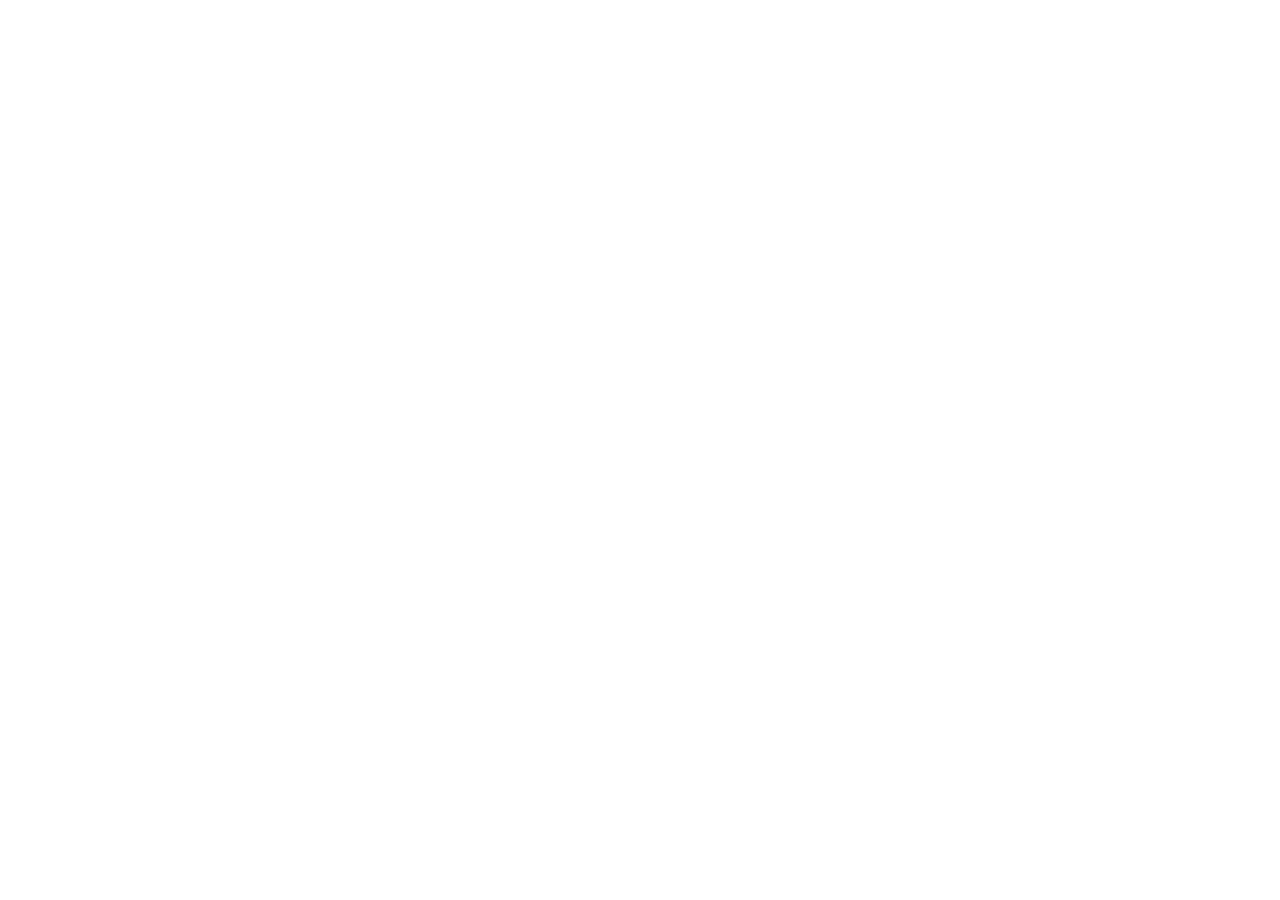
==== index.html @ 32d6fca1 "Add files via upload" ====
<!DOCTYPE html>
<html lang="en">
<head>
  <meta charset="UTF-8" />
  <meta name="viewport" content="width=device-width, initial-scale=1.0" />
  <title>Toyota Boshoku BEC Attack 2019 — Case Study</title>
  <link rel="preconnect" href="https://fonts.googleapis.com" />
  <link rel="preconnect" href="https://fonts.gstatic.com" crossorigin />
  <link href="https://fonts.googleapis.com/css2?family=Orbitron:wght@400;600;700;900&family=Rajdhani:wght@300;400;500;600;700&family=Inter:wght@300;400;500;600&family=Share+Tech+Mono&display=swap" rel="stylesheet" />
  <link rel="stylesheet" href="css/style.css" />
</head>
<body>
  <div id="root"></div>
  <script src="https://cdn.jsdelivr.net/npm/react@18/umd/react.production.min.js" crossorigin></script>
  <script src="https://cdn.jsdelivr.net/npm/react-dom@18/umd/react-dom.production.min.js" crossorigin></script>
  <script src="https://cdn.jsdelivr.net/npm/@babel/standalone@7/babel.min.js"></script>
  <script type="text/babel" src="js/app.jsx" data-presets="react"></script>
</body>
</html>
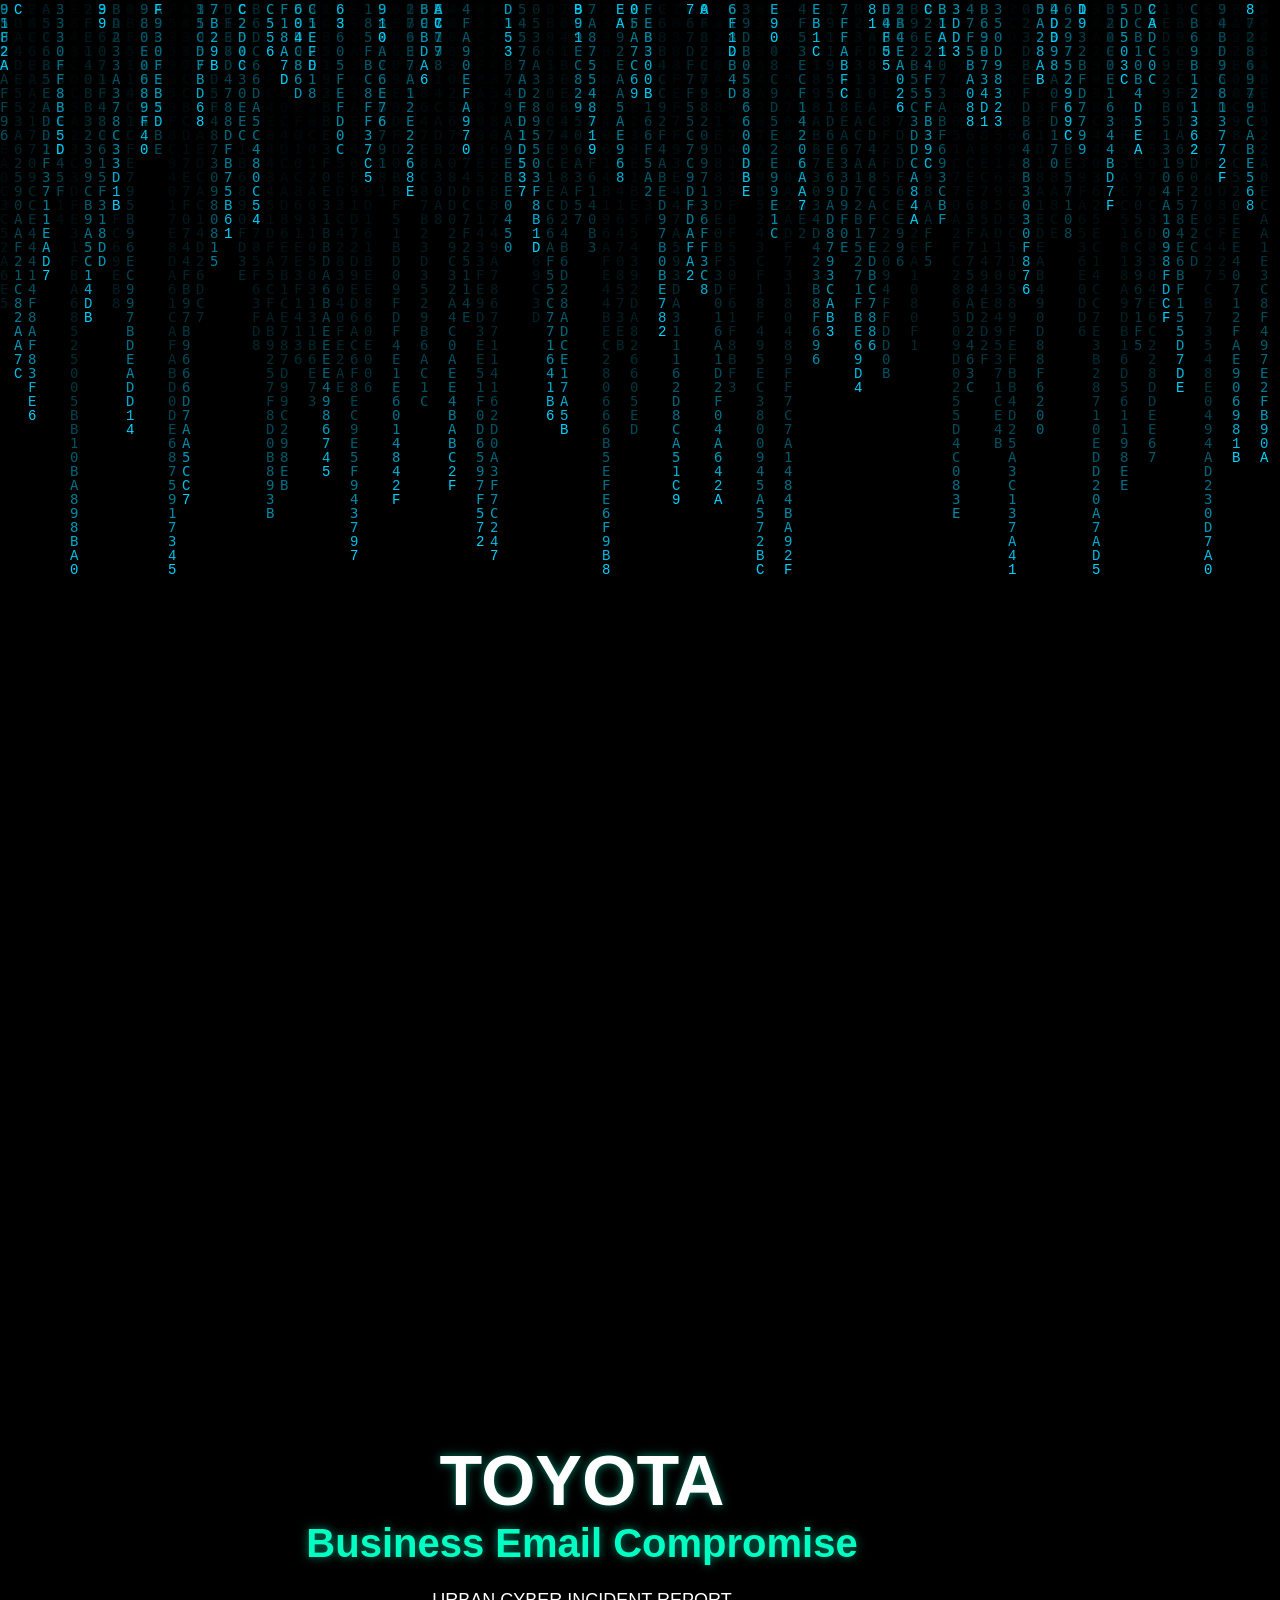
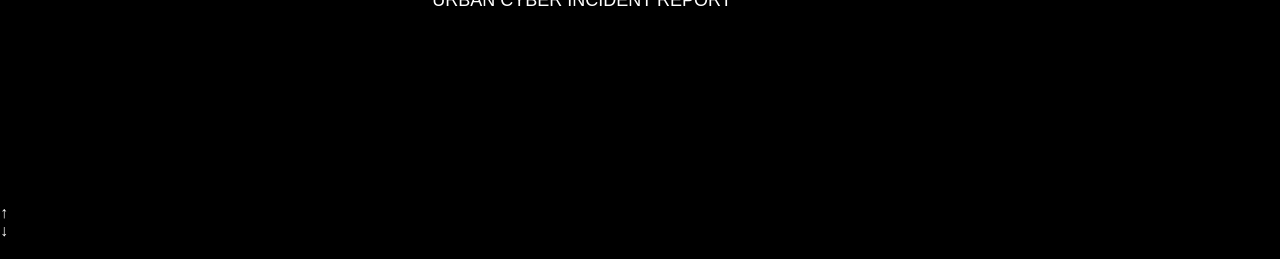
==== commit 4116d994: "Add files via upload" ====
--- a/index.html
+++ b/index.html
@@ -1,19 +1,213 @@
 <!DOCTYPE html>
 <html lang="en">
 <head>
-  <meta charset="UTF-8" />
-  <meta name="viewport" content="width=device-width, initial-scale=1.0" />
-  <title>Toyota Boshoku BEC Attack 2019 — Case Study</title>
-  <link rel="preconnect" href="https://fonts.googleapis.com" />
-  <link rel="preconnect" href="https://fonts.gstatic.com" crossorigin />
-  <link href="https://fonts.googleapis.com/css2?family=Orbitron:wght@400;600;700;900&family=Rajdhani:wght@300;400;500;600;700&family=Inter:wght@300;400;500;600&family=Share+Tech+Mono&display=swap" rel="stylesheet" />
-  <link rel="stylesheet" href="css/style.css" />
+<meta charset="UTF-8">
+<meta name="viewport" content="width=device-width, initial-scale=1.0">
+<title>Toyota Boshoku Case Study</title>
+
+<link rel="stylesheet" href="style.css">
 </head>
+
 <body>
-  <div id="root"></div>
-  <script src="https://cdn.jsdelivr.net/npm/react@18/umd/react.production.min.js" crossorigin></script>
-  <script src="https://cdn.jsdelivr.net/npm/react-dom@18/umd/react-dom.production.min.js" crossorigin></script>
-  <script src="https://cdn.jsdelivr.net/npm/@babel/standalone@7/babel.min.js"></script>
-  <script type="text/babel" src="js/app.jsx" data-presets="react"></script>
+
+<canvas id="matrix-canvas"></canvas>
+
+<div class="slides-container">
+
+<!-- COVER -->
+<section class="slide active grid-bg">
+  <div class="glass slide-box center">
+    <h1 class="font-display glitch" data-text="TOYOTA">TOYOTA</h1>
+    <h2 class="neon-glow-red">Business Email Compromise</h2>
+    <p class="font-mono-tech">URBAN CYBER INCIDENT REPORT</p>
+  </div>
+</section>
+
+<!-- ABSTRACT -->
+<section class="slide grid-bg">
+  <div class="glass slide-box">
+    <h2>Abstract</h2>
+
+    <div class="card-base p">
+      <p>
+        The Toyota Boshoku cyberattack represents a critical case of Business Email Compromise (BEC), 
+        where attackers exploited human trust and organizational communication systems.
+      </p>
+    </div>
+
+    <div class="card-base p">
+      <p>
+        This study explores the attack structure, vulnerabilities, and impact, while proposing 
+        preventive strategies for modern enterprise environments.
+      </p>
+    </div>
+  </div>
+</section>
+
+<!-- EXECUTIVE -->
+<section class="slide grid-bg">
+  <div class="glass slide-box">
+    <h2>Executive Summary</h2>
+
+    <div class="grid">
+      <div class="card-base p">
+        <h3>Incident</h3>
+        <p>Fake executive email triggered unauthorized fund transfer.</p>
+      </div>
+
+      <div class="card-base p">
+        <h3>Loss</h3>
+        <p>Millions lost due to lack of verification.</p>
+      </div>
+
+      <div class="card-base p">
+        <h3>Cause</h3>
+        <p>Human error + weak security protocols.</p>
+      </div>
+    </div>
+  </div>
+</section>
+
+<!-- BACKGROUND -->
+<section class="slide grid-bg">
+  <div class="glass slide-box">
+    <h2>Background Information</h2>
+
+    <p>
+      Toyota Boshoku operates within a complex global supply chain environment,
+      making frequent financial transactions a norm.
+    </p>
+
+    <div class="grid">
+      <div class="card-base p">
+        <h3>Industry</h3>
+        <p>Automotive manufacturing</p>
+      </div>
+
+      <div class="card-base p">
+        <h3>Risk</h3>
+        <p>High transaction volume → easier to disguise fraud</p>
+      </div>
+    </div>
+  </div>
+</section>
+
+<!-- PROBLEM -->
+<section class="slide grid-bg">
+  <div class="glass slide-box">
+    <h2>Problem Description</h2>
+
+    <ul>
+      <li>No multi-step verification</li>
+      <li>Email trust without validation</li>
+      <li>Lack of employee awareness</li>
+    </ul>
+
+    <div class="card-base p">
+      <p>
+        The attack exploited psychological manipulation rather than technical vulnerabilities.
+      </p>
+    </div>
+  </div>
+</section>
+
+<!-- METHODOLOGY -->
+<section class="slide grid-bg">
+  <div class="glass slide-box">
+    <h2>Methodology & Analysis</h2>
+
+    <div class="grid">
+      <div class="card-base p">
+        <h3>Email Analysis</h3>
+        <p>Header spoofing, domain similarity</p>
+      </div>
+
+      <div class="card-base p">
+        <h3>Behavior Analysis</h3>
+        <p>Employee response patterns</p>
+      </div>
+
+      <div class="card-base p">
+        <h3>System Review</h3>
+        <p>Security controls & gaps</p>
+      </div>
+    </div>
+  </div>
+</section>
+
+<!-- SOLUTIONS -->
+<section class="slide grid-bg">
+  <div class="glass slide-box">
+    <h2>Proposed Solutions</h2>
+
+    <div class="grid">
+      <div class="card-base p">
+        <h3>Verification</h3>
+        <p>Call-back or 2FA approval</p>
+      </div>
+
+      <div class="card-base p">
+        <h3>Training</h3>
+        <p>Regular phishing simulations</p>
+      </div>
+
+      <div class="card-base p">
+        <h3>Technology</h3>
+        <p>AI-based email filtering</p>
+      </div>
+    </div>
+  </div>
+</section>
+
+<!-- RESULTS -->
+<section class="slide grid-bg">
+  <div class="glass slide-box">
+    <h2>Results & Evaluation</h2>
+
+    <div class="grid">
+      <div class="card-base p">
+        <h3>Improvement</h3>
+        <p>Reduced phishing success rates</p>
+      </div>
+
+      <div class="card-base p">
+        <h3>Detection</h3>
+        <p>Faster anomaly identification</p>
+      </div>
+    </div>
+  </div>
+</section>
+
+<!-- CONCLUSION -->
+<section class="slide grid-bg">
+  <div class="glass slide-box">
+    <h2>Conclusion & Recommendations</h2>
+
+    <p>
+      Human awareness remains the weakest link in cybersecurity. Strengthening both 
+      technical and behavioral defenses is essential.
+    </p>
+
+    <div class="card-base p">
+      <ul>
+        <li>Implement strict verification</li>
+        <li>Continuous employee training</li>
+        <li>Adopt layered security</li>
+      </ul>
+    </div>
+  </div>
+</section>
+
+</div>
+
+<!-- NAV -->
+<div class="nav-controls">
+  <div class="nav-btn" onclick="prev()">↑</div>
+  <div class="nav-btn" onclick="next()">↓</div>
+</div>
+
+<div class="progress-bar" id="progress"></div>
+
+<script src="script.js"></script>
 </body>
-</html>
+</html>
--- a/style.css
+++ b/style.css
@@ -0,0 +1,134 @@
+* {
+  margin: 0;
+  padding: 0;
+  box-sizing: border-box;
+}
+
+body {
+  font-family: Arial, sans-serif;
+  overflow: hidden;
+  background: black;
+  color: white;
+}
+
+/* Background Canvas */
+#bg-canvas {
+  position: fixed;
+  top: 0;
+  left: 0;
+  width: 100%;
+  height: 100%;
+  z-index: -1;
+}
+
+/* Slides */
+.slides-container {
+  width: 100%;
+  height: 100vh;
+  position: relative;
+}
+
+.slide {
+  position: absolute;
+  width: 100%;
+  height: 100%;
+  padding: 60px;
+  opacity: 0;
+  transform: translateY(40px);
+  transition: 0.6s ease;
+}
+
+.slide.active {
+  opacity: 1;
+  transform: translateY(0);
+}
+
+/* Content */
+.content {
+  max-width: 900px;
+}
+
+.center {
+  text-align: center;
+  margin-top: 20%;
+}
+
+.title {
+  font-size: 60px;
+  letter-spacing: 5px;
+}
+
+.subtitle {
+  font-size: 30px;
+  color: #ff3c3c;
+}
+
+.meta {
+  opacity: 0.6;
+}
+
+/* Text */
+h2 {
+  font-size: 40px;
+  margin-bottom: 20px;
+  color: #00ffc3;
+}
+
+p {
+  font-size: 18px;
+  line-height: 1.6;
+}
+
+ul {
+  list-style: square;
+  padding-left: 20px;
+}
+
+li {
+  margin: 10px 0;
+}
+
+/* Glow */
+h1, h2 {
+  text-shadow: 0 0 10px rgba(0,255,200,0.5);
+}
+
+.slide-box {
+  width: 90%;
+  max-width: 1200px;
+  height: 85%;
+  padding: 40px;
+  overflow-y: auto;
+}
+
+.center {
+  display: flex;
+  flex-direction: column;
+  justify-content: center;
+  text-align: center;
+}
+
+.grid {
+  display: grid;
+  grid-template-columns: repeat(auto-fit, minmax(220px, 1fr));
+  gap: 20px;
+  margin-top: 20px;
+}
+
+.p {
+  padding: 20px;
+}
+
+h1 {
+  font-size: 70px;
+}
+
+h2 {
+  font-size: 40px;
+  margin-bottom: 20px;
+}
+
+h3 {
+  margin-bottom: 10px;
+  color: var(--primary-cyan);
+}
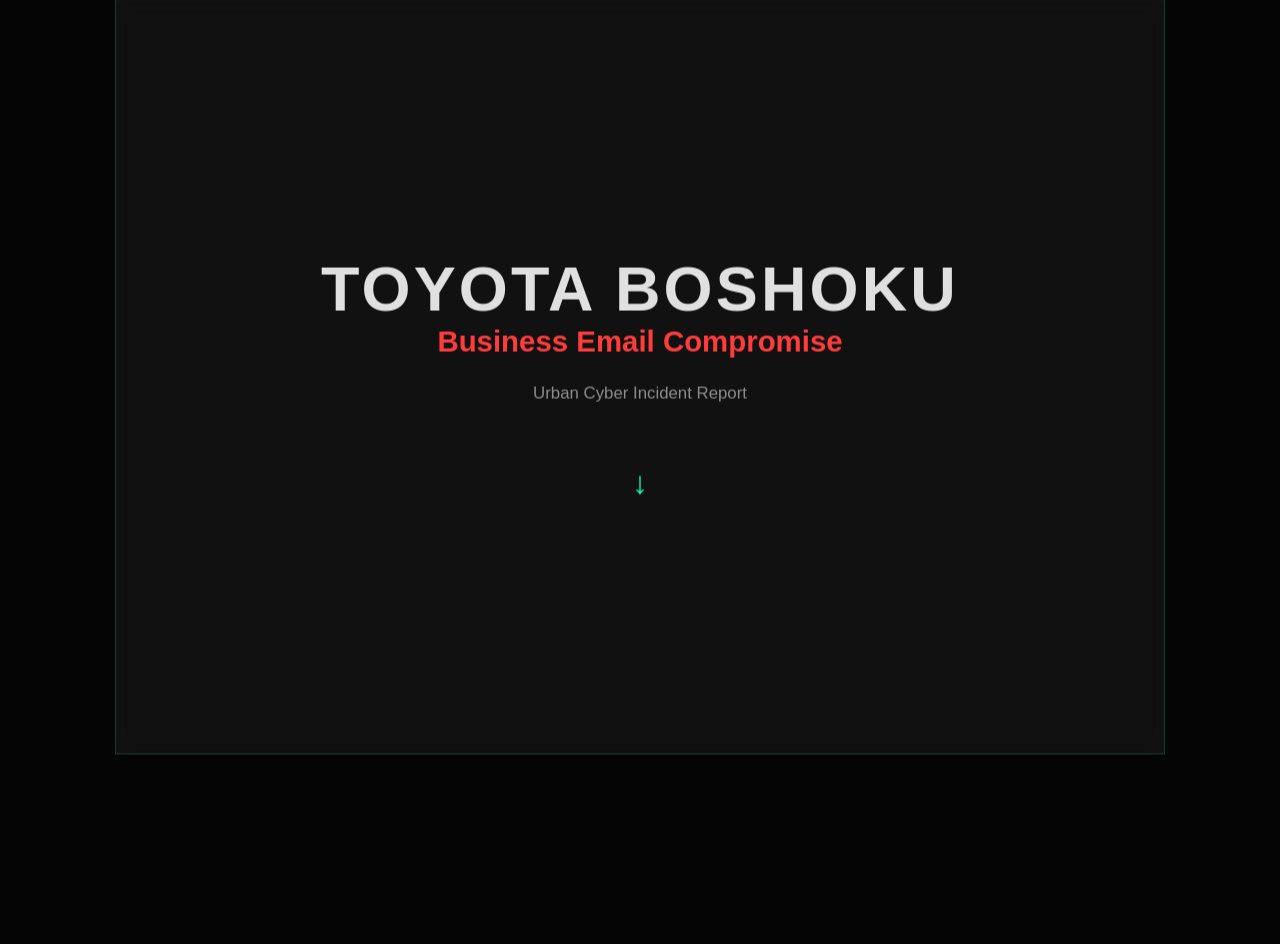
==== commit c56aebf1: "Add files via upload" ====
--- a/index.html
+++ b/index.html
@@ -10,204 +10,203 @@
 
 <body>
 
-<canvas id="matrix-canvas"></canvas>
-
-<div class="slides-container">
-
-<!-- COVER -->
-<section class="slide active grid-bg">
-  <div class="glass slide-box center">
-    <h1 class="font-display glitch" data-text="TOYOTA">TOYOTA</h1>
-    <h2 class="neon-glow-red">Business Email Compromise</h2>
-    <p class="font-mono-tech">URBAN CYBER INCIDENT REPORT</p>
-  </div>
-</section>
-
-<!-- ABSTRACT -->
-<section class="slide grid-bg">
-  <div class="glass slide-box">
+<div class="slides">
+
+<!-- SLIDE 1 -->
+<section id="s1" class="slide">
+  <div class="box center">
+    <h1 class="title">TOYOTA BOSHOKU</h1>
+    <h2 class="subtitle">Business Email Compromise</h2>
+    <p class="meta">Urban Cyber Incident Report</p>
+
+    <a href="#s2" class="nav">↓</a>
+  </div>
+</section>
+
+<!-- SLIDE 2 -->
+<section id="s2" class="slide">
+  <div class="box">
     <h2>Abstract</h2>
 
-    <div class="card-base p">
-      <p>
-        The Toyota Boshoku cyberattack represents a critical case of Business Email Compromise (BEC), 
-        where attackers exploited human trust and organizational communication systems.
-      </p>
-    </div>
-
-    <div class="card-base p">
-      <p>
-        This study explores the attack structure, vulnerabilities, and impact, while proposing 
-        preventive strategies for modern enterprise environments.
-      </p>
-    </div>
-  </div>
-</section>
-
-<!-- EXECUTIVE -->
-<section class="slide grid-bg">
-  <div class="glass slide-box">
+    <p>
+      The Toyota Boshoku cyberattack represents a critical Business Email Compromise (BEC) case,
+      where attackers exploited human trust and communication systems.
+    </p>
+
+    <p>
+      This report analyzes vulnerabilities, impacts, and preventive strategies in modern organizations.
+    </p>
+
+    <div class="nav-group">
+      <a href="#s1">↑</a>
+      <a href="#s3">↓</a>
+    </div>
+  </div>
+</section>
+
+<!-- SLIDE 3 -->
+<section id="s3" class="slide">
+  <div class="box">
     <h2>Executive Summary</h2>
 
     <div class="grid">
-      <div class="card-base p">
+      <div class="card">
         <h3>Incident</h3>
-        <p>Fake executive email triggered unauthorized fund transfer.</p>
-      </div>
-
-      <div class="card-base p">
+        <p>Fake executive email triggered fund transfer.</p>
+      </div>
+
+      <div class="card">
         <h3>Loss</h3>
-        <p>Millions lost due to lack of verification.</p>
-      </div>
-
-      <div class="card-base p">
+        <p>Millions lost due to weak verification.</p>
+      </div>
+
+      <div class="card">
         <h3>Cause</h3>
-        <p>Human error + weak security protocols.</p>
-      </div>
-    </div>
-  </div>
-</section>
-
-<!-- BACKGROUND -->
-<section class="slide grid-bg">
-  <div class="glass slide-box">
+        <p>Human error and poor controls.</p>
+      </div>
+    </div>
+
+    <div class="nav-group">
+      <a href="#s2">↑</a>
+      <a href="#s4">↓</a>
+    </div>
+  </div>
+</section>
+
+<!-- SLIDE 4 -->
+<section id="s4" class="slide">
+  <div class="box">
     <h2>Background Information</h2>
 
     <p>
-      Toyota Boshoku operates within a complex global supply chain environment,
-      making frequent financial transactions a norm.
+      Toyota Boshoku operates in a high-volume financial environment where frequent transactions
+      create opportunities for attackers to blend malicious actions.
     </p>
 
     <div class="grid">
-      <div class="card-base p">
+      <div class="card">
         <h3>Industry</h3>
         <p>Automotive manufacturing</p>
       </div>
 
-      <div class="card-base p">
+      <div class="card">
         <h3>Risk</h3>
-        <p>High transaction volume → easier to disguise fraud</p>
-      </div>
-    </div>
-  </div>
-</section>
-
-<!-- PROBLEM -->
-<section class="slide grid-bg">
-  <div class="glass slide-box">
+        <p>High transaction volume → easier fraud</p>
+      </div>
+    </div>
+
+    <div class="nav-group">
+      <a href="#s3">↑</a>
+      <a href="#s5">↓</a>
+    </div>
+  </div>
+</section>
+
+<!-- SLIDE 5 -->
+<section id="s5" class="slide">
+  <div class="box">
     <h2>Problem Description</h2>
 
     <ul>
-      <li>No multi-step verification</li>
-      <li>Email trust without validation</li>
-      <li>Lack of employee awareness</li>
+      <li>No verification process</li>
+      <li>Email-based trust</li>
+      <li>Lack of awareness</li>
     </ul>
 
-    <div class="card-base p">
-      <p>
-        The attack exploited psychological manipulation rather than technical vulnerabilities.
-      </p>
-    </div>
-  </div>
-</section>
-
-<!-- METHODOLOGY -->
-<section class="slide grid-bg">
-  <div class="glass slide-box">
+    <div class="nav-group">
+      <a href="#s4">↑</a>
+      <a href="#s6">↓</a>
+    </div>
+  </div>
+</section>
+
+<!-- SLIDE 6 -->
+<section id="s6" class="slide">
+  <div class="box">
     <h2>Methodology & Analysis</h2>
 
     <div class="grid">
-      <div class="card-base p">
+      <div class="card">
         <h3>Email Analysis</h3>
-        <p>Header spoofing, domain similarity</p>
-      </div>
-
-      <div class="card-base p">
-        <h3>Behavior Analysis</h3>
+        <p>Phishing & spoofing techniques</p>
+      </div>
+
+      <div class="card">
+        <h3>Behavior</h3>
         <p>Employee response patterns</p>
       </div>
 
-      <div class="card-base p">
-        <h3>System Review</h3>
-        <p>Security controls & gaps</p>
-      </div>
-    </div>
-  </div>
-</section>
-
-<!-- SOLUTIONS -->
-<section class="slide grid-bg">
-  <div class="glass slide-box">
+      <div class="card">
+        <h3>Security</h3>
+        <p>System weaknesses identified</p>
+      </div>
+    </div>
+
+    <div class="nav-group">
+      <a href="#s5">↑</a>
+      <a href="#s7">↓</a>
+    </div>
+  </div>
+</section>
+
+<!-- SLIDE 7 -->
+<section id="s7" class="slide">
+  <div class="box">
     <h2>Proposed Solutions</h2>
 
-    <div class="grid">
-      <div class="card-base p">
-        <h3>Verification</h3>
-        <p>Call-back or 2FA approval</p>
-      </div>
-
-      <div class="card-base p">
-        <h3>Training</h3>
-        <p>Regular phishing simulations</p>
-      </div>
-
-      <div class="card-base p">
-        <h3>Technology</h3>
-        <p>AI-based email filtering</p>
-      </div>
-    </div>
-  </div>
-</section>
-
-<!-- RESULTS -->
-<section class="slide grid-bg">
-  <div class="glass slide-box">
+    <ul>
+      <li>Multi-factor verification</li>
+      <li>Employee cybersecurity training</li>
+      <li>Email filtering systems</li>
+    </ul>
+
+    <div class="nav-group">
+      <a href="#s6">↑</a>
+      <a href="#s8">↓</a>
+    </div>
+  </div>
+</section>
+
+<!-- SLIDE 8 -->
+<section id="s8" class="slide">
+  <div class="box">
     <h2>Results & Evaluation</h2>
 
-    <div class="grid">
-      <div class="card-base p">
-        <h3>Improvement</h3>
-        <p>Reduced phishing success rates</p>
-      </div>
-
-      <div class="card-base p">
-        <h3>Detection</h3>
-        <p>Faster anomaly identification</p>
-      </div>
-    </div>
-  </div>
-</section>
-
-<!-- CONCLUSION -->
-<section class="slide grid-bg">
-  <div class="glass slide-box">
+    <p>
+      Implementation of layered security significantly improves detection speed
+      and reduces phishing success rates.
+    </p>
+
+    <div class="nav-group">
+      <a href="#s7">↑</a>
+      <a href="#s9">↓</a>
+    </div>
+  </div>
+</section>
+
+<!-- SLIDE 9 -->
+<section id="s9" class="slide">
+  <div class="box">
     <h2>Conclusion & Recommendations</h2>
 
     <p>
-      Human awareness remains the weakest link in cybersecurity. Strengthening both 
-      technical and behavioral defenses is essential.
-    </p>
-
-    <div class="card-base p">
-      <ul>
-        <li>Implement strict verification</li>
-        <li>Continuous employee training</li>
-        <li>Adopt layered security</li>
-      </ul>
+      Human awareness is the weakest link. Organizations must implement strong
+      verification processes and continuous training.
+    </p>
+
+    <ul>
+      <li>Strict transaction validation</li>
+      <li>Regular employee training</li>
+      <li>Layered cybersecurity defense</li>
+    </ul>
+
+    <div class="nav-group">
+      <a href="#s8">↑</a>
     </div>
   </div>
 </section>
 
 </div>
 
-<!-- NAV -->
-<div class="nav-controls">
-  <div class="nav-btn" onclick="prev()">↑</div>
-  <div class="nav-btn" onclick="next()">↓</div>
-</div>
-
-<div class="progress-bar" id="progress"></div>
-
-<script src="script.js"></script>
 </body>
 </html>
--- a/style.css
+++ b/style.css
@@ -5,61 +5,72 @@
 }
 
 body {
+  background: #050505;
+  color: #e0e0e0;
   font-family: Arial, sans-serif;
   overflow: hidden;
-  background: black;
-  color: white;
 }
 
-/* Background Canvas */
-#bg-canvas {
-  position: fixed;
-  top: 0;
-  left: 0;
-  width: 100%;
-  height: 100%;
-  z-index: -1;
-}
-
-/* Slides */
-.slides-container {
+/* SLIDES */
+.slides {
+  position: relative;
   width: 100%;
   height: 100vh;
-  position: relative;
 }
 
 .slide {
   position: absolute;
-  width: 100%;
-  height: 100%;
-  padding: 60px;
+  inset: 0;
   opacity: 0;
-  transform: translateY(40px);
-  transition: 0.6s ease;
+  pointer-events: none;
+  transform: scale(1.05) translateY(20px);
+  transition: all 0.7s ease;
 }
 
-.slide.active {
+/* DEFAULT FIRST */
+#s1 {
   opacity: 1;
-  transform: translateY(0);
+  pointer-events: auto;
 }
 
-/* Content */
-.content {
-  max-width: 900px;
+/* ACTIVE TARGET */
+.slide:target {
+  opacity: 1;
+  pointer-events: auto;
+  transform: scale(1) translateY(0);
 }
 
-.center {
-  text-align: center;
-  margin-top: 20%;
+/* BOX */
+.box {
+  width: 90%;
+  max-width: 1000px;
+  height: 80vh;
+  margin: auto;
+  padding: 40px;
+
+  overflow-y: auto;
+
+  background: rgba(255,255,255,0.05);
+  border: 1px solid rgba(0,255,200,0.2);
+  backdrop-filter: blur(10px);
 }
 
+/* CENTER */
+.center {
+  display: flex;
+  flex-direction: column;
+  justify-content: center;
+  text-align: center;
+}
+
+/* TEXT */
 .title {
   font-size: 60px;
-  letter-spacing: 5px;
+  letter-spacing: 3px;
 }
 
 .subtitle {
-  font-size: 30px;
+  font-size: 28px;
   color: #ff3c3c;
 }
 
@@ -67,68 +78,68 @@
   opacity: 0.6;
 }
 
-/* Text */
 h2 {
   font-size: 40px;
+  color: #00ffc3;
   margin-bottom: 20px;
+}
+
+h3 {
   color: #00ffc3;
+  margin-bottom: 10px;
 }
 
 p {
-  font-size: 18px;
+  margin-bottom: 15px;
   line-height: 1.6;
 }
 
 ul {
-  list-style: square;
   padding-left: 20px;
 }
 
 li {
-  margin: 10px 0;
+  margin-bottom: 10px;
 }
 
-/* Glow */
-h1, h2 {
-  text-shadow: 0 0 10px rgba(0,255,200,0.5);
-}
-
-.slide-box {
-  width: 90%;
-  max-width: 1200px;
-  height: 85%;
-  padding: 40px;
-  overflow-y: auto;
-}
-
-.center {
-  display: flex;
-  flex-direction: column;
-  justify-content: center;
-  text-align: center;
-}
-
+/* GRID */
 .grid {
   display: grid;
   grid-template-columns: repeat(auto-fit, minmax(220px, 1fr));
   gap: 20px;
-  margin-top: 20px;
 }
 
-.p {
+/* CARD */
+.card {
   padding: 20px;
+  border: 1px solid rgba(255,255,255,0.1);
+  background: rgba(255,255,255,0.03);
+  transition: 0.3s;
 }
 
-h1 {
-  font-size: 70px;
+.card:hover {
+  border-color: #00ffc3;
+  transform: translateY(-5px);
 }
 
-h2 {
-  font-size: 40px;
-  margin-bottom: 20px;
+/* NAV */
+.nav {
+  display: inline-block;
+  margin-top: 40px;
+  font-size: 30px;
+  text-decoration: none;
+  color: #00ffc3;
 }
 
-h3 {
-  margin-bottom: 10px;
-  color: var(--primary-cyan);
+.nav-group {
+  position: absolute;
+  bottom: 20px;
+  right: 20px;
+}
+
+.nav-group a {
+  margin: 10px;
+  font-size: 24px;
+  text-decoration: none;
+  color: #00ffc3;
 }
